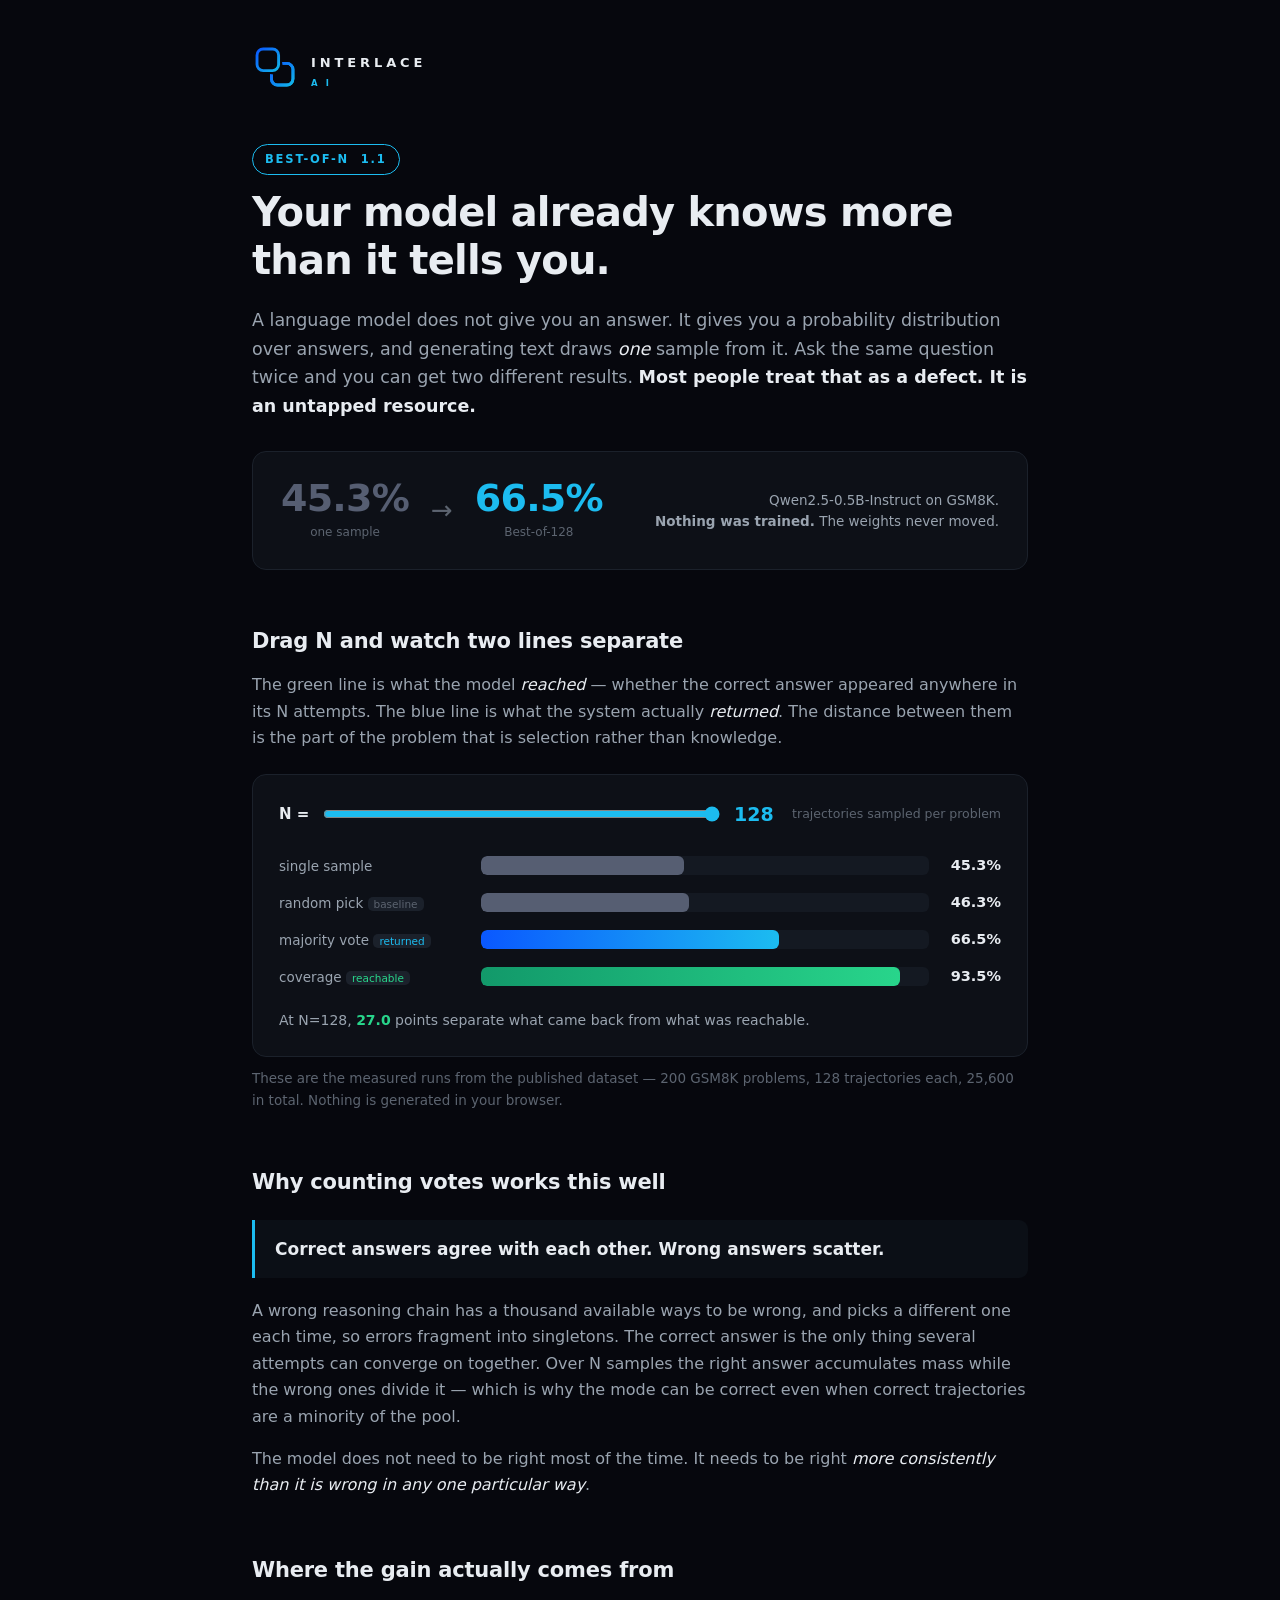
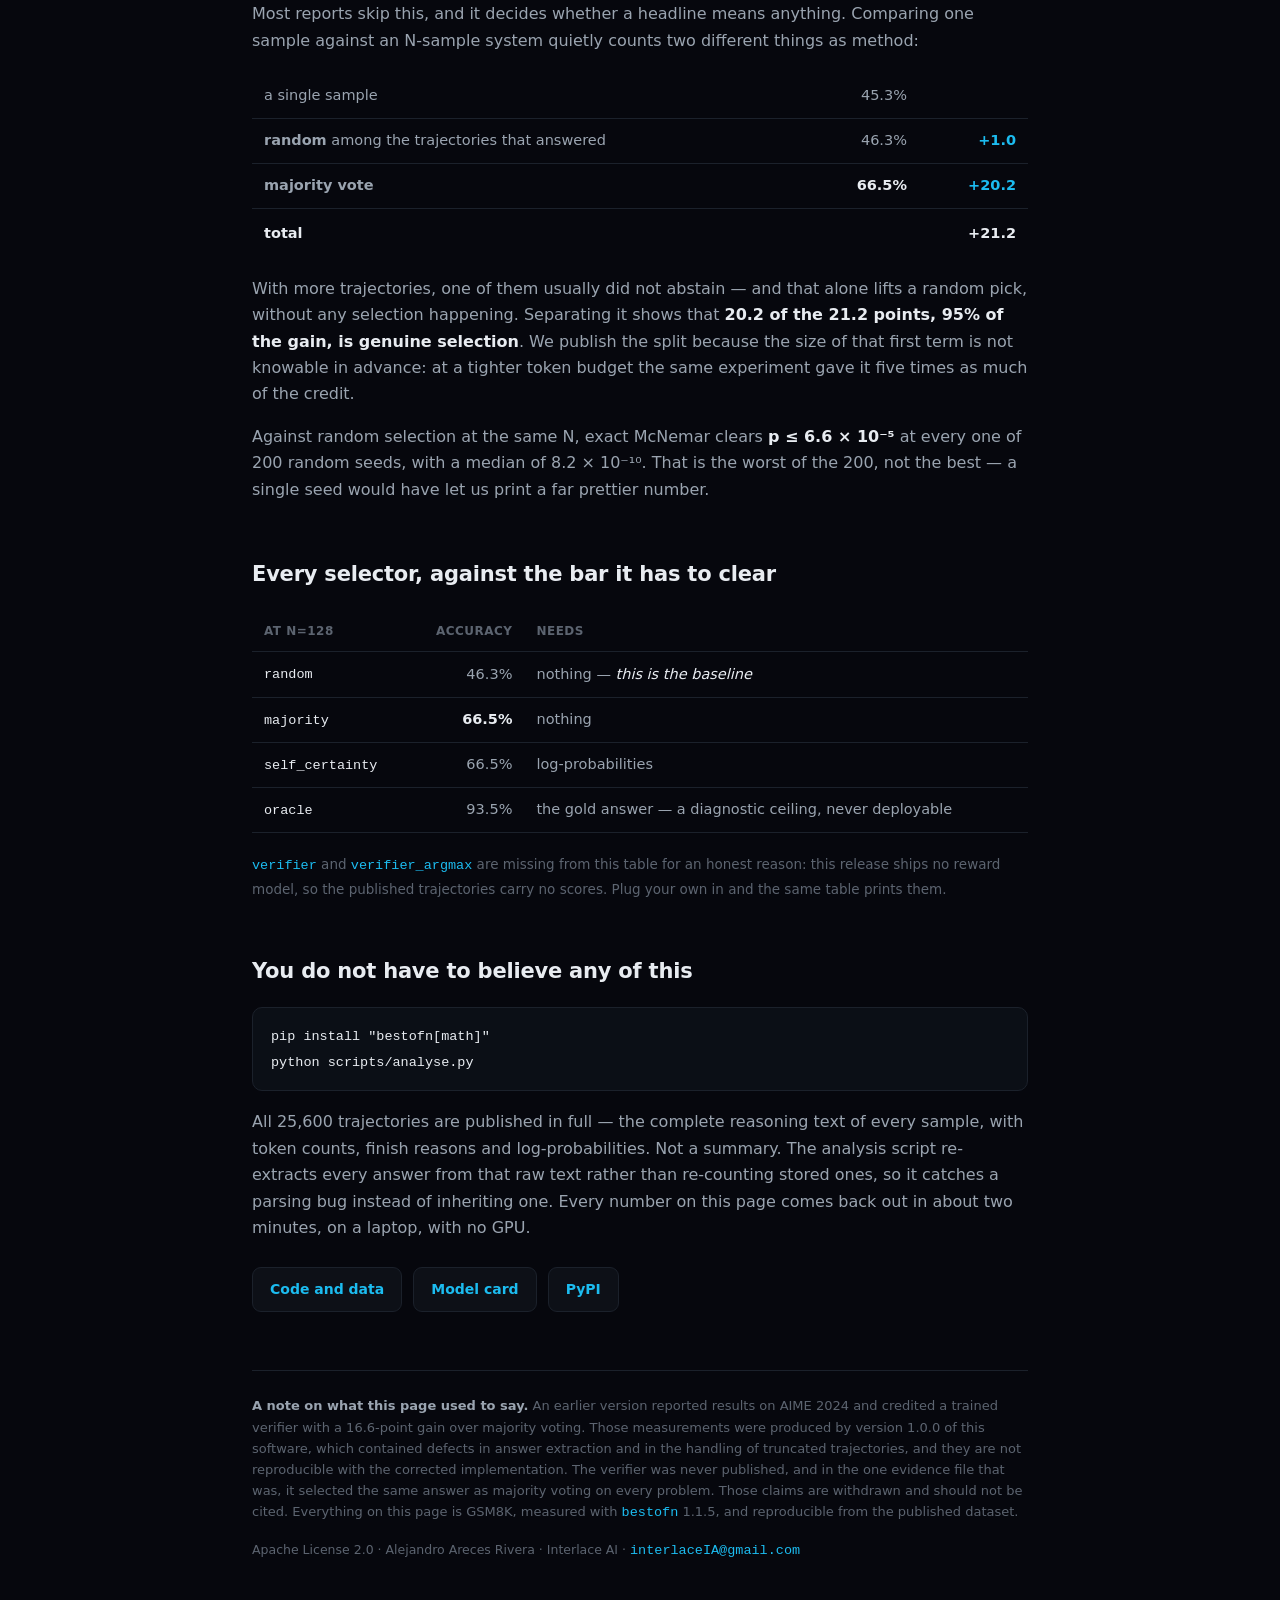
==== best-of-n/space/index.html @ 9f4e857e "Say which version this is, everywhere a reader lands "Best-of-N" on its own does not say which Best-" ====
<!doctype html>
<html lang="en">
<head>
<meta charset="utf-8">
<meta name="viewport" content="width=device-width, initial-scale=1">
<title>Best-of-N 1.1 — Interlace AI</title>
<link rel="stylesheet" href="style.css">
</head>
<body>

<header>
  <div class="mark" aria-hidden="true">
    <svg viewBox="0 0 64 64" width="46" height="46" fill="none">
      <defs><linearGradient id="ig" x1="0" y1="0" x2="1" y2="1">
        <stop offset="0" stop-color="#0a58ff"/><stop offset="1" stop-color="#12b6e8"/>
      </linearGradient>
      <mask id="weave"><rect width="64" height="64" fill="#fff"/>
        <rect x="21.5" y="21.5" width="21" height="21" rx="6" fill="#000"/></mask></defs>
      <rect x="7" y="7" width="30" height="30" rx="8.5" stroke="url(#ig)" stroke-width="4"/>
      <g mask="url(#weave)">
        <rect x="27" y="27" width="30" height="30" rx="8.5" stroke="url(#ig)" stroke-width="4"/>
      </g>
      <rect x="27" y="27" width="30" height="30" rx="8.5" stroke="url(#ig)" stroke-width="4"
            mask="url(#weave)"/>
    </svg>
  </div>
  <div>
    <div class="word">INTERLACE</div>
    <div class="sub">A I</div>
  </div>
</header>

<div class="vtag">BEST-OF-N&nbsp;&nbsp;1.1</div>
<h1>Your model already knows more than it tells you.</h1>

<p class="lede">
  A language model does not give you an answer. It gives you a probability
  distribution over answers, and generating text draws <em>one</em> sample from
  it. Ask the same question twice and you can get two different results.
  <strong>Most people treat that as a defect. It is an untapped resource.</strong>
</p>

<div class="headline">
  <div class="hcell">
    <div class="hnum grey" id="h-single">45.3%</div>
    <div class="hlab">one sample</div>
  </div>
  <div class="harrow">→</div>
  <div class="hcell">
    <div class="hnum blue" id="h-maj">66.5%</div>
    <div class="hlab">Best-of-128</div>
  </div>
  <div class="hnote">
    Qwen2.5-0.5B-Instruct on GSM8K.<br>
    <strong>Nothing was trained.</strong> The weights never moved.
  </div>
</div>

<!-- ------------------------------------------------------------------ -->
<h2>Drag N and watch two lines separate</h2>

<p>
  The green line is what the model <em>reached</em> — whether the correct
  answer appeared anywhere in its N attempts. The blue line is what the system
  actually <em>returned</em>. The distance between them is the part of the
  problem that is selection rather than knowledge.
</p>

<div class="panel">
  <div class="sliderow">
    <label for="n">N =</label>
    <input type="range" id="n" min="0" max="7" value="7" step="1">
    <output id="nval">128</output>
    <span class="hint">trajectories sampled per problem</span>
  </div>

  <div class="bars">
    <div class="barrow">
      <div class="blab">single sample</div>
      <div class="btrack"><div class="bfill grey" id="b-single"></div></div>
      <div class="bval" id="v-single">45.3%</div>
    </div>
    <div class="barrow">
      <div class="blab">random pick <span class="tag">baseline</span></div>
      <div class="btrack"><div class="bfill grey" id="b-rnd"></div></div>
      <div class="bval" id="v-rnd">46.3%</div>
    </div>
    <div class="barrow">
      <div class="blab">majority vote <span class="tag blue">returned</span></div>
      <div class="btrack"><div class="bfill blue" id="b-maj"></div></div>
      <div class="bval" id="v-maj">66.5%</div>
    </div>
    <div class="barrow">
      <div class="blab">coverage <span class="tag green">reachable</span></div>
      <div class="btrack"><div class="bfill green" id="b-cov"></div></div>
      <div class="bval" id="v-cov">93.5%</div>
    </div>
  </div>

  <p class="gap">
    At N=<span id="g-n">128</span>, <strong id="g-gap">27.0</strong> points
    separate what came back from what was reachable.
  </p>
</div>

<p class="caption">
  These are the measured runs from the published dataset — 200 GSM8K problems,
  128 trajectories each, 25,600 in total. Nothing is generated in your browser.
</p>

<!-- ------------------------------------------------------------------ -->
<h2>Why counting votes works this well</h2>

<blockquote>Correct answers agree with each other. Wrong answers scatter.</blockquote>

<p>
  A wrong reasoning chain has a thousand available ways to be wrong, and picks
  a different one each time, so errors fragment into singletons. The correct
  answer is the only thing several attempts can converge on together. Over N
  samples the right answer accumulates mass while the wrong ones divide it —
  which is why the mode can be correct even when correct trajectories are a
  minority of the pool.
</p>

<p>
  The model does not need to be right most of the time. It needs to be right
  <em>more consistently than it is wrong in any one particular way</em>.
</p>

<!-- ------------------------------------------------------------------ -->
<h2>Where the gain actually comes from</h2>

<p>
  Most reports skip this, and it decides whether a headline means anything.
  Comparing one sample against an N-sample system quietly counts two different
  things as method:
</p>

<table>
  <tr><td>a single sample</td><td class="num">45.3%</td><td></td></tr>
  <tr><td><strong>random</strong> among the trajectories that answered</td>
      <td class="num">46.3%</td><td class="num delta">+1.0</td></tr>
  <tr><td><strong>majority vote</strong></td>
      <td class="num strong">66.5%</td><td class="num delta strong">+20.2</td></tr>
  <tr class="total"><td>total</td><td></td><td class="num">+21.2</td></tr>
</table>

<p>
  With more trajectories, one of them usually did not abstain — and that alone
  lifts a random pick, without any selection happening. Separating it shows
  that <strong>20.2 of the 21.2 points, 95% of the gain, is genuine
  selection</strong>. We publish the split because the size of that first term
  is not knowable in advance: at a tighter token budget the same experiment
  gave it five times as much of the credit.
</p>

<p>
  Against random selection at the same N, exact McNemar clears
  <strong>p&nbsp;≤&nbsp;6.6&nbsp;×&nbsp;10⁻⁵</strong> at every one of 200 random
  seeds, with a median of 8.2&nbsp;×&nbsp;10⁻¹⁰. That is the worst of the 200,
  not the best — a single seed would have let us print a far prettier number.
</p>

<!-- ------------------------------------------------------------------ -->
<h2>Every selector, against the bar it has to clear</h2>

<table class="sel">
  <tr><th>at N=128</th><th class="num">accuracy</th><th>needs</th></tr>
  <tr><td><code>random</code></td><td class="num">46.3%</td>
      <td>nothing — <em>this is the baseline</em></td></tr>
  <tr><td><code>majority</code></td><td class="num strong">66.5%</td>
      <td>nothing</td></tr>
  <tr><td><code>self_certainty</code></td><td class="num">66.5%</td>
      <td>log-probabilities</td></tr>
  <tr><td><code>oracle</code></td><td class="num">93.5%</td>
      <td>the gold answer — a diagnostic ceiling, never deployable</td></tr>
</table>

<p class="caption">
  <code>verifier</code> and <code>verifier_argmax</code> are missing from this
  table for an honest reason: this release ships no reward model, so the
  published trajectories carry no scores. Plug your own in and the same table
  prints them.
</p>

<!-- ------------------------------------------------------------------ -->
<h2>You do not have to believe any of this</h2>

<pre><code>pip install "bestofn[math]"
python scripts/analyse.py</code></pre>

<p>
  All 25,600 trajectories are published in full — the complete reasoning text
  of every sample, with token counts, finish reasons and log-probabilities. Not
  a summary. The analysis script re-extracts every answer from that raw text
  rather than re-counting stored ones, so it catches a parsing bug instead of
  inheriting one. Every number on this page comes back out in about two
  minutes, on a laptop, with no GPU.
</p>

<div class="links">
  <a href="https://github.com/voidlinestudios12-jpg/Interlace-AI">Code and data</a>
  <a href="https://huggingface.co/InterlaceAI/best-of-n">Model card</a>
  <a href="https://pypi.org/project/bestofn/">PyPI</a>
</div>

<footer>
  <p>
    <strong>A note on what this page used to say.</strong> An earlier version
    reported results on AIME 2024 and credited a trained verifier with a
    16.6-point gain over majority voting. Those measurements were produced by
    version 1.0.0 of this software, which contained defects in answer
    extraction and in the handling of truncated trajectories, and they are not
    reproducible with the corrected implementation. The verifier was never
    published, and in the one evidence file that was, it selected the same
    answer as majority voting on every problem. Those claims are withdrawn and
    should not be cited. Everything on this page is GSM8K, measured with
    <code>bestofn</code> 1.1.5, and reproducible from the published dataset.
  </p>
  <p class="fine">
    Apache License 2.0 · Alejandro Areces Rivera · Interlace AI ·
    <code>interlaceIA@gmail.com</code>
  </p>
</footer>

<script>
const CURVE = [
 {n:1,   maj:45.34, cov:45.34, rnd:45.34},
 {n:2,   maj:46.50, cov:56.94, rnd:46.43},
 {n:4,   maj:52.96, cov:66.44, rnd:46.13},
 {n:8,   maj:58.29, cov:75.00, rnd:46.25},
 {n:16,  maj:61.77, cov:81.65, rnd:46.07},
 {n:32,  maj:64.03, cov:86.79, rnd:46.45},
 {n:64,  maj:65.55, cov:90.56, rnd:46.15},
 {n:128, maj:66.50, cov:93.50, rnd:46.32}
];
const SINGLE = 45.34;

const el = id => document.getElementById(id);
const slider = el("n");

function pct(v){ return v.toFixed(1) + "%"; }

function render(){
  const r = CURVE[+slider.value];
  el("nval").textContent = r.n;
  el("g-n").textContent  = r.n;
  el("g-gap").textContent = (r.cov - r.maj).toFixed(1);

  const set = (bar, val, value) => {
    el(bar).style.width = value + "%";
    el(val).textContent = pct(value);
  };
  set("b-single", "v-single", SINGLE);
  set("b-rnd", "v-rnd", r.rnd);
  set("b-maj", "v-maj", r.maj);
  set("b-cov", "v-cov", r.cov);
}

slider.addEventListener("input", render);
render();
</script>

</body>
</html>
---- best-of-n/space/style.css ----
:root{
  --bg:#06070d; --panel:#0d1017; --line:#1b212b;
  --ink:#e8ecf1; --dim:#9aa4b0; --faint:#5c6470;
  --blue:#1cbcf0; --green:#28d58b; --grey:#565e72;
}
*{box-sizing:border-box}
body{
  margin:0 auto; padding:44px 22px 80px; max-width:820px;
  background:var(--bg); color:var(--ink);
  font:16px/1.65 "Segoe UI",Inter,system-ui,-apple-system,sans-serif;
  -webkit-font-smoothing:antialiased;
}
header{display:flex;align-items:center;gap:13px;margin-bottom:46px}
.word{font-weight:700;letter-spacing:.30em;font-size:13px}
.sub{font-weight:700;letter-spacing:.30em;font-size:8.5px;color:var(--blue);margin-top:2px}

h1{font-size:clamp(28px,5vw,40px);line-height:1.18;margin:0 0 22px;letter-spacing:-.02em}
h2{font-size:21px;margin:54px 0 14px;letter-spacing:-.01em}
p{color:var(--dim);margin:0 0 16px}
p strong,li strong{color:var(--ink)}
em{color:var(--ink);font-style:italic}
.lede{font-size:17.5px;color:var(--dim)}
.caption{font-size:13.5px;color:var(--faint);margin-top:10px}

/* ---------------------------------------------------------- headline */
.headline{
  display:flex;align-items:center;gap:22px;flex-wrap:wrap;
  background:var(--panel);border:1px solid var(--line);border-radius:14px;
  padding:26px 28px;margin:30px 0 6px;
}
.hcell{text-align:center}
.hnum{font-size:38px;font-weight:800;letter-spacing:-.02em;line-height:1.1}
.hnum.grey{color:var(--grey)} .hnum.blue{color:var(--blue)}
.hlab{font-size:12px;color:var(--faint);margin-top:3px}
.harrow{font-size:26px;color:var(--faint)}
.hnote{font-size:13.5px;color:var(--dim);margin-left:auto;line-height:1.5;text-align:right}

/* ------------------------------------------------------------- panel */
.panel{
  background:var(--panel);border:1px solid var(--line);border-radius:14px;
  padding:24px 26px;margin:22px 0 4px;
}
.sliderow{display:flex;align-items:center;gap:12px;flex-wrap:wrap;margin-bottom:24px}
.sliderow label{font-weight:600;font-size:15px}
.sliderow output{font-weight:800;font-size:19px;color:var(--blue);min-width:46px}
.hint{font-size:12.5px;color:var(--faint)}
input[type=range]{flex:1;min-width:190px;accent-color:var(--blue);height:22px}

.barrow{display:flex;align-items:center;gap:12px;margin-bottom:13px}
.blab{width:190px;font-size:13.5px;color:var(--dim);flex-shrink:0}
.tag{font-size:10.5px;padding:1px 6px;border-radius:5px;background:#1b212b;color:var(--faint)}
.tag.blue{color:var(--blue)} .tag.green{color:var(--green)}
.btrack{flex:1;height:19px;background:#141922;border-radius:6px;overflow:hidden;min-width:80px}
.bfill{height:100%;border-radius:6px;transition:width .32s cubic-bezier(.4,0,.2,1)}
.bfill.grey{background:var(--grey)}
.bfill.blue{background:linear-gradient(90deg,#0a58ff,var(--blue))}
.bfill.green{background:linear-gradient(90deg,#12996a,var(--green))}
.bval{width:60px;text-align:right;font-weight:700;font-size:14.5px;flex-shrink:0}
.gap{margin:20px 0 0;font-size:14px;color:var(--dim)}
.gap strong{color:var(--green)}

/* ------------------------------------------------------------ blocks */
blockquote{
  margin:20px 0;padding:15px 20px;border-left:3px solid var(--blue);
  background:#0b0f16;border-radius:0 9px 9px 0;
  font-size:17px;font-weight:600;color:var(--ink);
}
table{width:100%;border-collapse:collapse;margin:20px 0;font-size:14.5px}
td,th{padding:10px 12px;border-bottom:1px solid var(--line);color:var(--dim);text-align:left}
th{color:var(--faint);font-size:12px;font-weight:600;letter-spacing:.04em;text-transform:uppercase}
td.num,th.num{text-align:right;font-variant-numeric:tabular-nums}
td.strong{color:var(--ink);font-weight:700}
td.delta{color:var(--blue);font-weight:600}
tr.total td{border-bottom:none;color:var(--ink);font-weight:700;padding-top:13px}
table.sel code{color:var(--ink)}

pre{
  background:#0b0f16;border:1px solid var(--line);border-radius:10px;
  padding:15px 18px;overflow-x:auto;margin:18px 0;
}
code{font-family:ui-monospace,"Cascadia Code",Consolas,monospace;font-size:13.5px;color:var(--blue)}
pre code{color:var(--ink)}

.links{display:flex;gap:11px;flex-wrap:wrap;margin:26px 0 0}
.links a{
  padding:10px 17px;border:1px solid var(--line);border-radius:9px;
  background:var(--panel);color:var(--blue);text-decoration:none;
  font-size:14px;font-weight:600;transition:border-color .15s,background .15s;
}
.links a:hover{border-color:var(--blue);background:#101725}

footer{margin-top:58px;padding-top:24px;border-top:1px solid var(--line)}
footer p{font-size:13px;color:var(--faint);line-height:1.62}
footer strong{color:var(--dim)}
.fine{margin-top:16px;font-size:12.5px}

@media (max-width:620px){
  .blab{width:128px;font-size:12.5px}
  .hnote{margin-left:0;text-align:left;width:100%}
  .headline{gap:16px}
  .hnum{font-size:31px}
}

/* The version, where nobody can miss it. "Best-of-N" alone does not
   say which Best-of-N, and the 1.0 line is withdrawn. */
.vtag{display:inline-block;margin:0 0 14px;padding:5px 12px;
  border:1px solid var(--blue);border-radius:999px;color:var(--blue);
  font-size:11.5px;font-weight:800;letter-spacing:.16em}
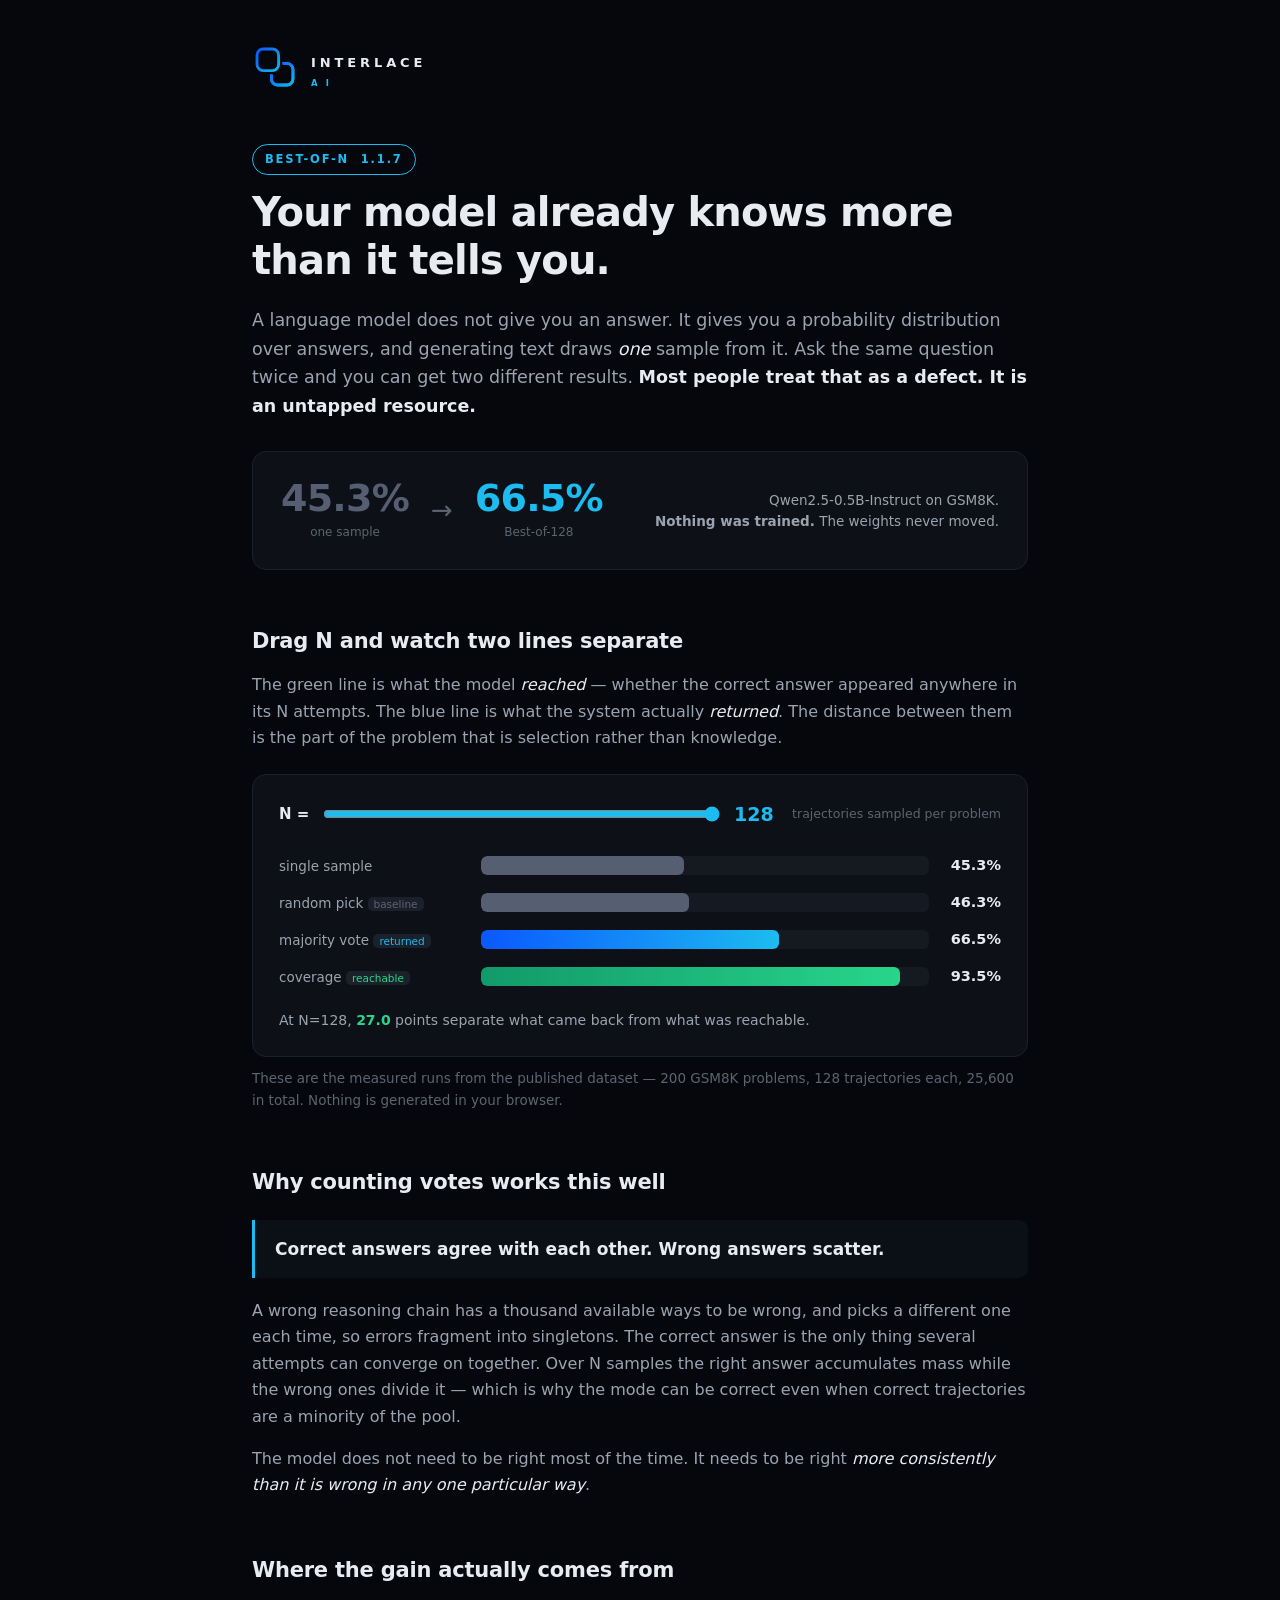
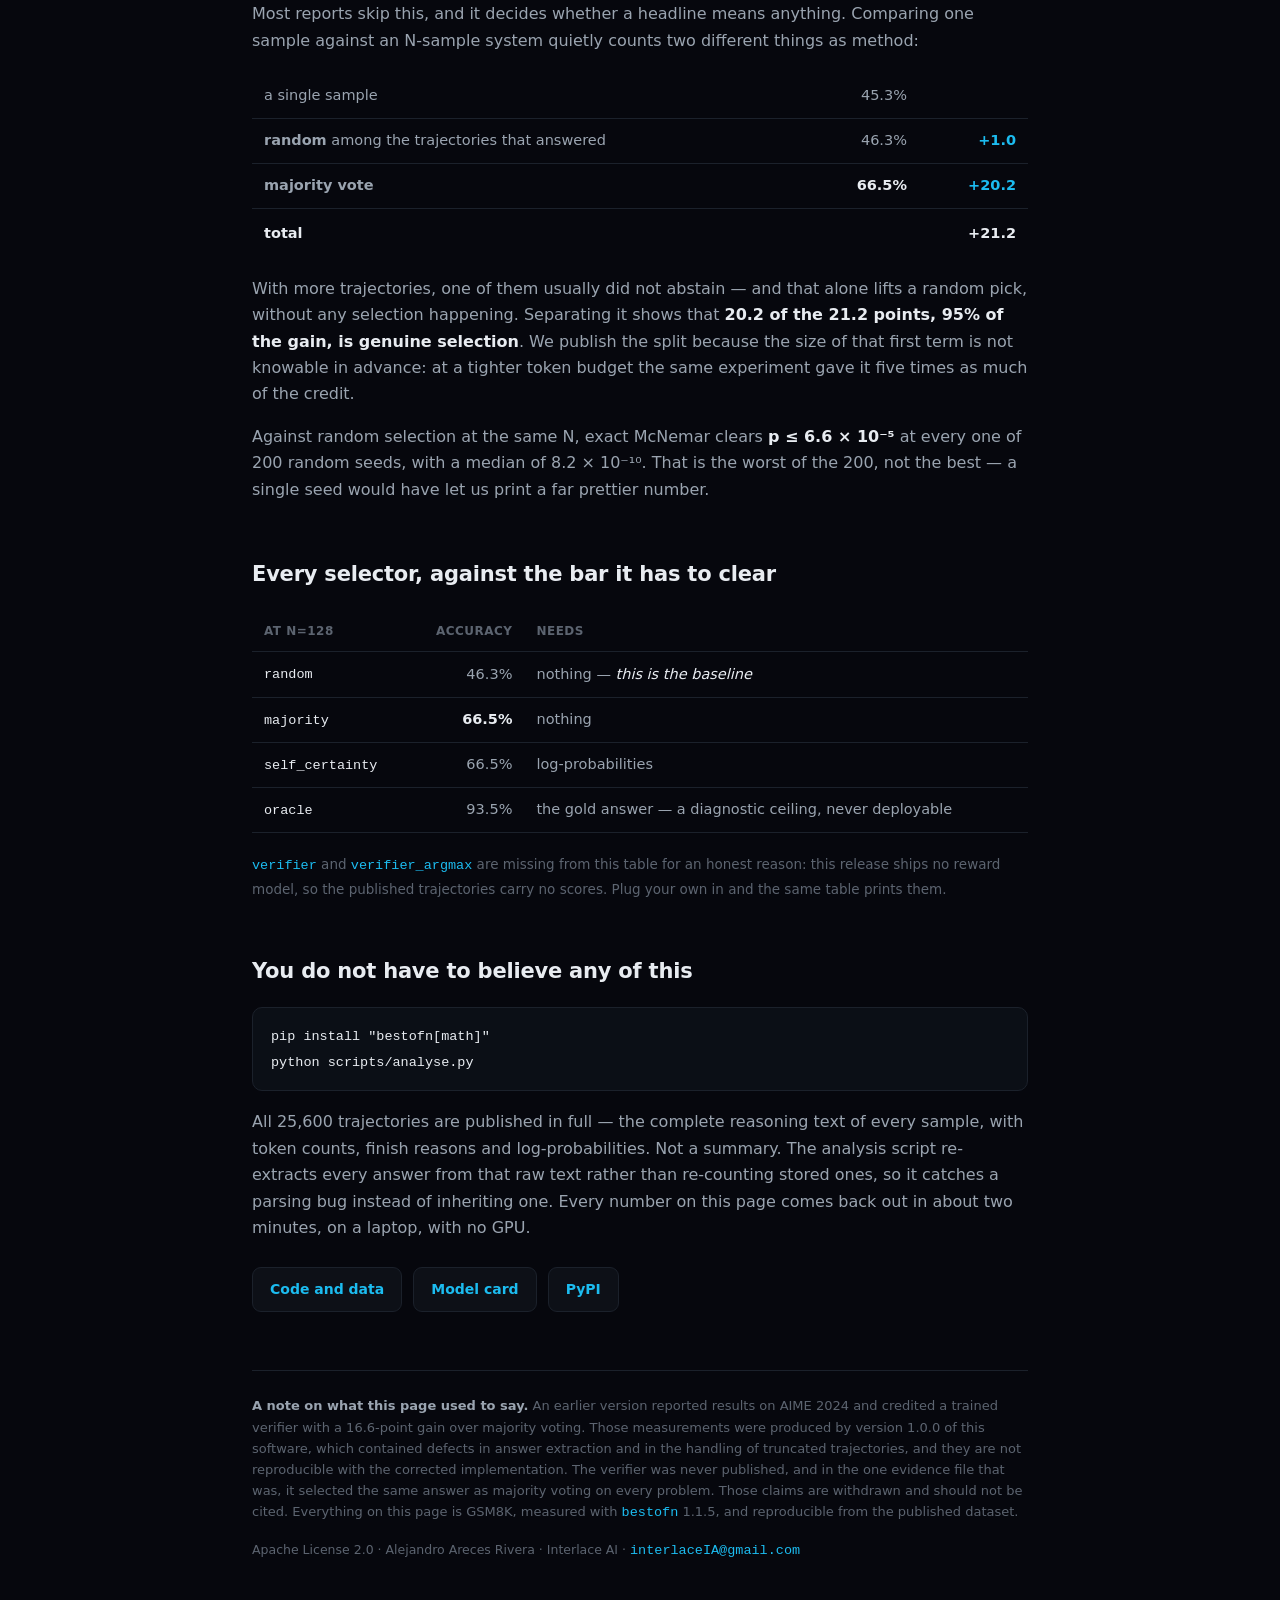
==== commit cf421f2d: "Generate the title from the version, and drop a section that said it twice "Best-of-N 1.1" was typed" ====
--- a/best-of-n/space/index.html
+++ b/best-of-n/space/index.html
@@ -3,7 +3,7 @@
 <head>
 <meta charset="utf-8">
 <meta name="viewport" content="width=device-width, initial-scale=1">
-<title>Best-of-N 1.1 — Interlace AI</title>
+<title>Best-of-N 1.1.7 — Interlace AI</title>
 <link rel="stylesheet" href="style.css">
 </head>
 <body>
@@ -30,7 +30,7 @@
   </div>
 </header>
 
-<div class="vtag">BEST-OF-N&nbsp;&nbsp;1.1</div>
+<div class="vtag">BEST-OF-N&nbsp;&nbsp;1.1.7</div>
 <h1>Your model already knows more than it tells you.</h1>
 
 <p class="lede">
